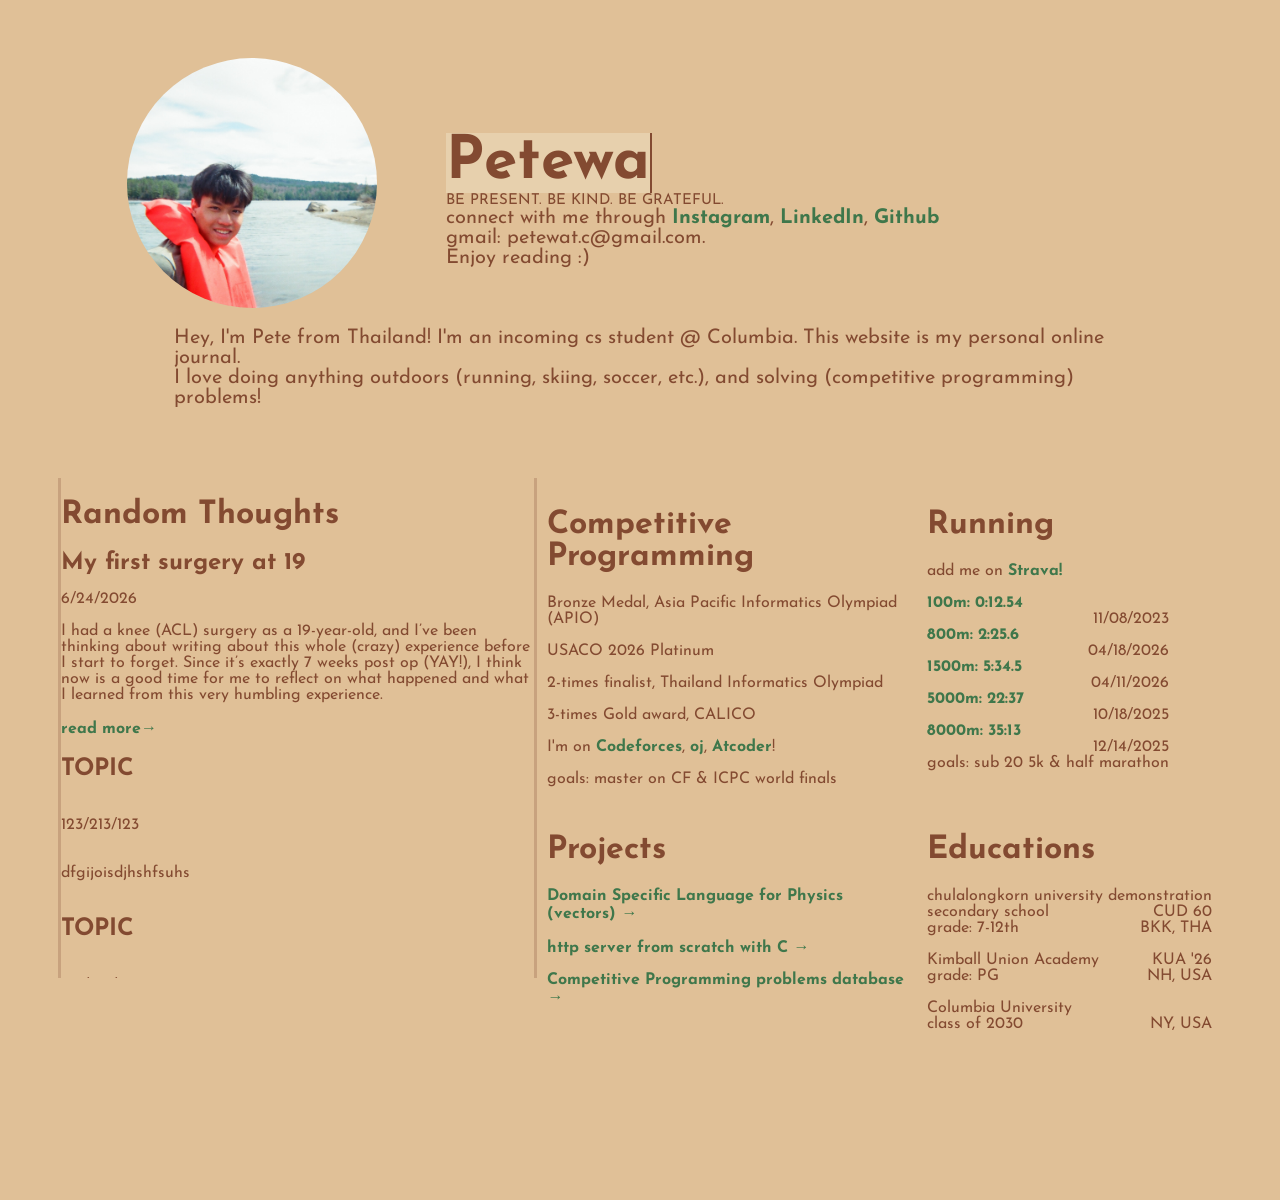
==== index.html @ 04e2e80e "Add files via upload" ====
<!DOCTYPE html>
<html>
    <head>
        <link rel="stylesheet" href="style.css">
        <title>petewat</title>
    </head>
    <body>
        <div class="head-container">
            <img id="profile" class="head-item" style="grid-area: A1; justify-self: center;" src="profile/0.JPG" alt="profile pic">
            <h2 id="name" class="head-item" style="grid-area: A2; align-self: end;">PETEWAT CHAOHA</h2>
            <p class="head-sub" style="grid-area: A4; font-size: 15px; margin-top: 0;">BE PRESENT. BE KIND. BE GRATEFUL.<br>
            <span style="font-size: 20px">connect with me through <a href="https://www.instagram.com/petewat.c/">Instagram</a>, <a href="https://www.linkedin.com/in/petewat-chaoha-9849b8343/">LinkedIn</a>, <a href="https://github.com/petewat">Github</a><br>gmail: petewat.c@gmail.com.<br> Enjoy reading :)</a></p>
            </span>
            <p class="head-par" style="grid-area: A3;justify-self: center; margin-top: px">Hey, I'm Pete from Thailand! I'm an incoming cs student @ Columbia. This website is my personal online journal.<br>
            I love doing anything outdoors (running, skiing, soccer, etc.), and solving (competitive programming) problems!</p></h2>
        </div>
        <div class="par-flex-container">
            <div class="child-flex-container">
                <h1 style="margin-bottom: 0">Random Thoughts</h1>
                <h2 style="margin-bottom: 0">My first surgery at 19</h2>
                <p style="margin-bottom: 0">6/24/2026</p>
                <p id="sample-blog1"></p>
                <a href="blogs/blog1/blog1.html">read more→</a>
                <h2>TOPIC</h2>
                <p>123/213/123</p>
                <p>dfgijoisdjhshfsuhs</p>
                <h2>TOPIC</h2>
                <p>123/213/123</p>
                <p>dfgijoisdjhshfsuhs</p>
                <h2>TOPIC</h2>
                <p>123/213/123</p>
                <p>dfgijoisdjhshfsuhs</p>
            </div>
            <div class="child-grid-container">
                <div class="item" style="grid-area: B1;">
                    <h1>Competitive Programming</h1>
                    <p>Bronze Medal, Asia Pacific Informatics Olympiad (APIO)</p>
                    <p>USACO 2026 Platinum</p>
                    <p>2-times finalist, Thailand Informatics Olympiad</p>
                    <p>3-times Gold award, CALICO</p>
                    <p>I'm on <a href="https://codeforces.com/profile/8pete8">Codeforces</a>, <a href="https://oj.uz/profile/8pete8">oj</a>, <a href="https://atcoder.jp/users/pete8">Atcoder</a>!</p>
                    <p>goals: master on CF & ICPC world finals</p>
                </div>
                <div class="item" style="grid-area: B4;">
                    <h1>Running</h1>
                    <p>add me on <a hre="https://www.strava.com/athletes/36327984">Strava!</a></p>
                    <p><a href="https://chattangames.edu.cmu.ac.th/">100m: 0:12.54</a><br><span style="float:right">11/08/2023</span></p>
                    <p><a href="https://www.athletic.net/TrackAndField/meet/656744/results/m/1/800m">800m: 2:25.6</a><br><span style="float:right">04/18/2026</span></p>
                    <p><a href="https://www.athletic.net/TrackAndField/meet/653083/results/m/1/1500m">1500m: 5:34.5</a><br><span style="float:right">04/11/2026</span></p>
                    <p><a href="https://www.strava.com/activities/16184660503">5000m: 22:37</a> <br><span style="float:right">10/18/2025</span></p>
                    <p><a href="https://connect.garmin.com/app/activity/21259119271">8000m: 35:13</a> <br><span style="float:right">12/14/2025</span></p>
                    <p>goals: sub 20 5k & half marathon</p>
                </div>
                <div class="item" style="grid-area: B2;">
                    <h1>Projects</h1>
                    <p><a href="https://github.com/petewat/DSL">Domain Specific Language for Physics (vectors) →</a></p>
                    <p><a href="https://github.com/petewat/http">http server from scratch with C →</p>
                    <p><a href="https://petewat.github.io/cp-database/">Competitive Programming problems database →</a></p>
                </div>
                <div class="item" style="grid-area: B3;">
                    <h1>Educations</h1>
                    <p>chulalongkorn university demonstration<br>secondary school<span style="float:right">CUD 60</span><br>grade: 7-12th <span style="float:right">BKK, THA</span></p>
                    <p>Kimball Union Academy<span style="float:right">KUA '26</span><br>grade: PG<span style="float:right">NH, USA</span></p>
                    <p style="margin-bottom: 0;">Columbia University<br>class of 2030<span style="float:right">NY, USA</span></p>
                </div>
            </div>
        </div>
    <script>
        let Name =document.getElementById("name");
        const full_name="Petewat Chaoha.";
        const nick_name="Pete.";
        Name.innerHTML="";
        let cur="";
        function clear_name(callback){
            const interval = setInterval(() =>{
                Name.innerHTML=cur;
                if(cur.length==0){
                    clearInterval(interval);
                    callback();
                    return;
                }
                cur=cur.slice(0,-1);
            },200);
            
        }
        function write_full_name(){
            cur="";
            const interval = setInterval(() =>{
                cur+=full_name[cur.length];
                Name.innerHTML=cur;
                if(cur.length>=full_name.length){
                    clearInterval(interval);
                    setTimeout(()=>clear_name(write_nick_name),2000);
                    return;
                }
            },200);
        }
        function write_nick_name(){
            cur="";
            const interval = setInterval(() =>{
                cur+=nick_name[cur.length];
                Name.innerHTML=cur;
                if(cur.length>=nick_name.length){
                    clearInterval(interval);
                    setTimeout(()=>clear_name(write_full_name),2000);
                    return;
                }
            },400);
        }
        write_full_name();
        let cp=1;
        pic=document.getElementById("profile");
        const interval = setInterval(() =>{
            pic.src="profile/"+String(cp)+".JPG";
            cp=(cp+1)%15;
        },2000);
        fetch('blogs/blog1/sample.txt').then(res=>res.text()).then(text=>{
            document.getElementById("sample-blog1").innerText=text;
        })
        
    </script>
    </body>
</html>
---- style.css ----
@import url('https://fonts.googleapis.com/css2?family=Josefin+Sans&display=swap');
h1{
    color:#834a31;
}
h2{
    color:#834a31;
}
.t1{
    color:aquamarine;
}
*{
    outline: 0px solid #00ffcc;
}
p{
    color:#834a31;
}
a{
    color:#3f774b;
    text-decoration: none;
    font-weight:bold;
}
.head-container{
    display: grid;
    grid-template-columns: 1fr 1fr 1fr;
    grid-template-areas: "A1 A2 A2"
    "A1 A4 A4"
    "A3 A3 A3";
    margin-bottom: 50px;
}
body{
    padding: 50px;
    background-color: #e0c097;
    font-family: "Josefin Sans", sans-serif;
}
.head-item{
    font-size: 60px;
    text-align: center;
    background-color: rgb(245, 245, 220,0.3);
    justify-self: start;
    margin-bottom: 0;
}
.head-item img, img.head-item{
    width: 250px;
    height: 250px;
    border-radius: 50%;
    object-fit: cover;
}
.head-par{
    font-size: 20px;
    width: 80%;
}

.child-flex-container{
    display: flex;
    flex-direction: column;
    height:500px;
    overflow-y: scroll;
    width:500px;
    border-right: 3px solid rgb(143, 95, 68,0.3);
    border-left: 3px solid rgb(143, 95, 68,0.3);
}
.par-flex-container{
    display: flex;
    justify-content: space-evenly;
    margin-bottom: 100px;
}
.child-grid-container{
    display: grid;
    justify-items: start;
    grid-template-areas: "B1 B4"
    "B2 B3";
    padding: 10px;
    gap: 10px;
}
#name::after{
    content: "";
    border-right: 2px solid #834a31;
    animation: blink 0.7s step-end infinite;
}
@keyframes blink {
    50% { opacity: 0; }
}
@media (max-width:768px){
    body{
        padding: 15px;
    }
    .head-container{
        grid-template-areas: 
        "A1"
        "A2"
        "A4"
        "A3";
        grid-template-columns: 1fr;
    }
    .head-item{
        justify-self: center;
        margin-bottom: 10px;
    }
    .head-sub{
        text-align: center;
    }
    .child-grid-container{
        display: grid;
        grid-template-areas: "B1" 
        "B4"
        "B2" 
        "B3";
        padding: 10px;
        gap: 10px;
    }
}
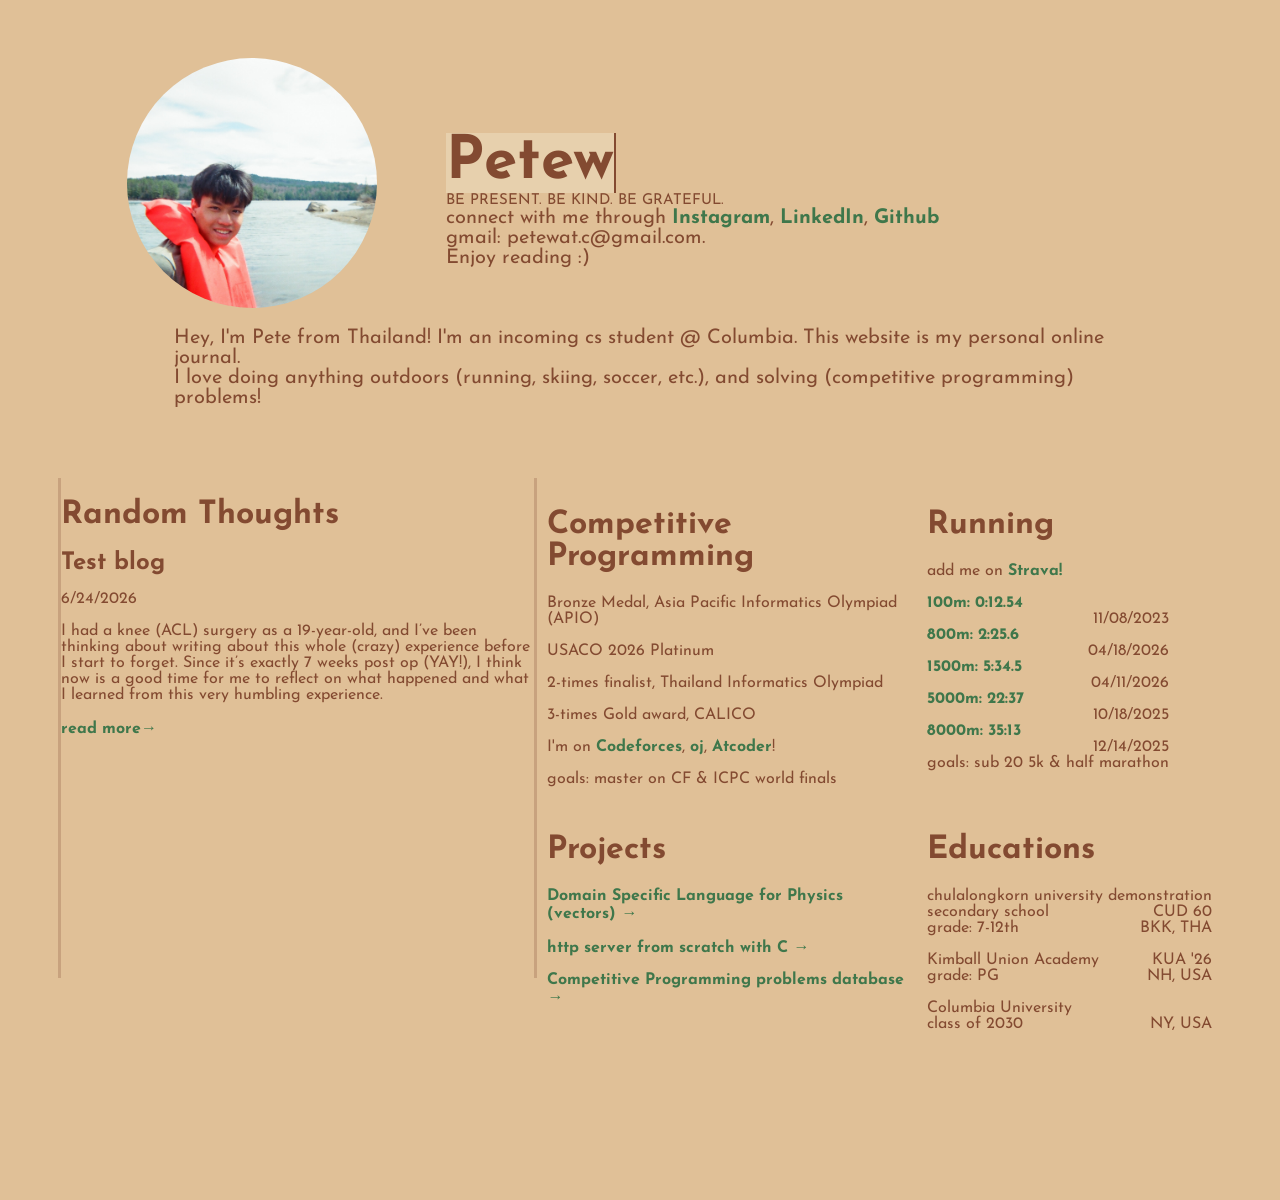
==== commit 237ad3d7: "Update index.html" ====
--- a/index.html
+++ b/index.html
@@ -17,19 +17,10 @@
         <div class="par-flex-container">
             <div class="child-flex-container">
                 <h1 style="margin-bottom: 0">Random Thoughts</h1>
-                <h2 style="margin-bottom: 0">My first surgery at 19</h2>
+                <h2 style="margin-bottom: 0">Test blog</h2>
                 <p style="margin-bottom: 0">6/24/2026</p>
                 <p id="sample-blog1"></p>
                 <a href="blogs/blog1/blog1.html">read more→</a>
-                <h2>TOPIC</h2>
-                <p>123/213/123</p>
-                <p>dfgijoisdjhshfsuhs</p>
-                <h2>TOPIC</h2>
-                <p>123/213/123</p>
-                <p>dfgijoisdjhshfsuhs</p>
-                <h2>TOPIC</h2>
-                <p>123/213/123</p>
-                <p>dfgijoisdjhshfsuhs</p>
             </div>
             <div class="child-grid-container">
                 <div class="item" style="grid-area: B1;">
